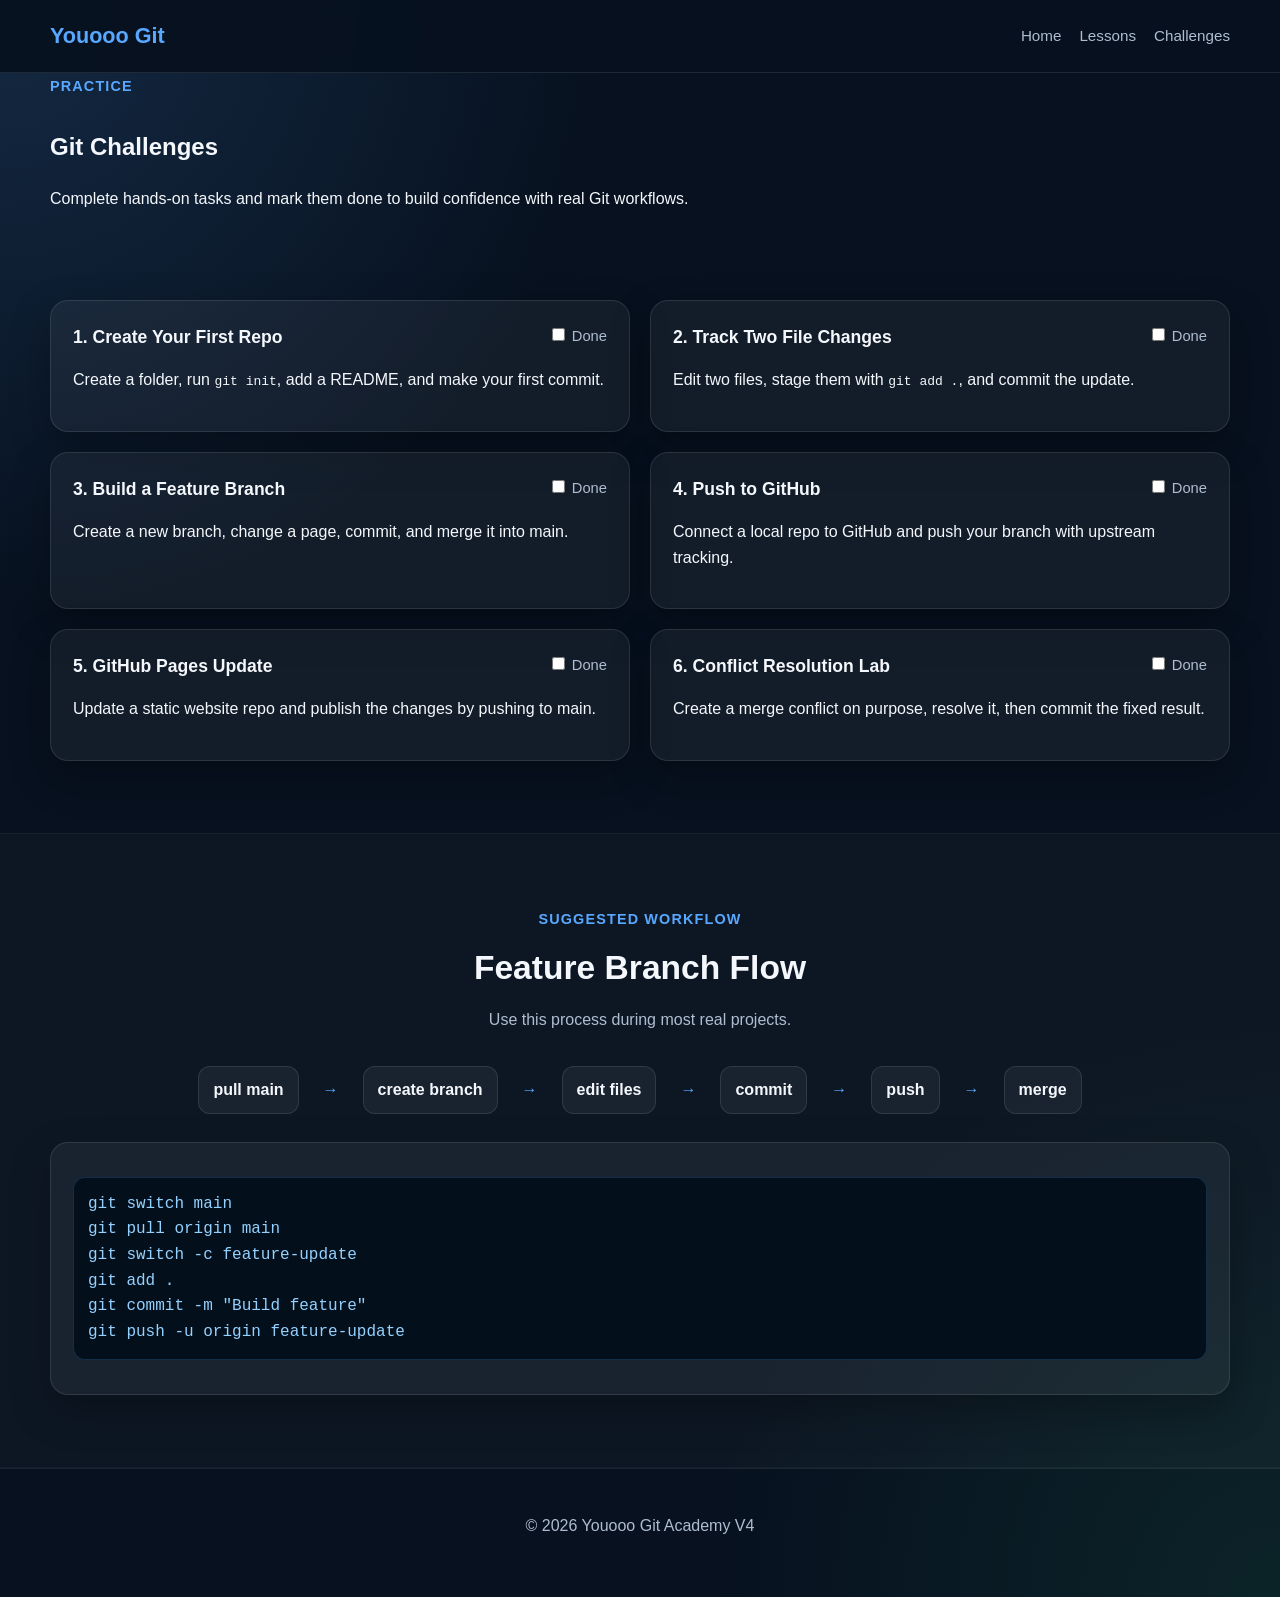
==== challenges.html @ 853abc1e "Add challenges.html for Git challenges page This file contains the HTML structure for the Youooo Git" ====
<!DOCTYPE html>
<html lang="en">
<head>
  <meta charset="UTF-8" />
  <meta name="viewport" content="width=device-width, initial-scale=1.0" />
  <title>Youooo Git Challenges V4</title>
  <meta name="description" content="Git challenges and practice labs." />
  <link rel="stylesheet" href="style.css" />
</head>
<body data-page="challenges">
  <header class="site-header">
    <div class="container header-wrap">
      <a href="index.html" class="brand">Youooo Git</a>

      <button id="menuToggle" class="menu-toggle" aria-label="Open menu">☰</button>

      <nav id="mainNav" class="main-nav">
        <a href="index.html">Home</a>
        <a href="lessons.html">Lessons</a>
        <a href="challenges.html">Challenges</a>
      </nav>
    </div>
  </header>

  <main>
    <section class="page-hero small-hero">
      <div class="container">
        <span class="eyebrow">Practice</span>
        <h1>Git Challenges</h1>
        <p>Complete hands-on tasks and mark them done to build confidence with real Git workflows.</p>
      </div>
    </section>

    <section class="section">
      <div class="container">
        <div class="practice-grid">
          <article class="card challenge-card">
            <div class="lesson-head">
              <h3>1. Create Your First Repo</h3>
              <label><input type="checkbox" class="challenge-check" data-challenge="challenge1" /> Done</label>
            </div>
            <p>Create a folder, run <code>git init</code>, add a README, and make your first commit.</p>
          </article>

          <article class="card challenge-card">
            <div class="lesson-head">
              <h3>2. Track Two File Changes</h3>
              <label><input type="checkbox" class="challenge-check" data-challenge="challenge2" /> Done</label>
            </div>
            <p>Edit two files, stage them with <code>git add .</code>, and commit the update.</p>
          </article>

          <article class="card challenge-card">
            <div class="lesson-head">
              <h3>3. Build a Feature Branch</h3>
              <label><input type="checkbox" class="challenge-check" data-challenge="challenge3" /> Done</label>
            </div>
            <p>Create a new branch, change a page, commit, and merge it into main.</p>
          </article>

          <article class="card challenge-card">
            <div class="lesson-head">
              <h3>4. Push to GitHub</h3>
              <label><input type="checkbox" class="challenge-check" data-challenge="challenge4" /> Done</label>
            </div>
            <p>Connect a local repo to GitHub and push your branch with upstream tracking.</p>
          </article>

          <article class="card challenge-card">
            <div class="lesson-head">
              <h3>5. GitHub Pages Update</h3>
              <label><input type="checkbox" class="challenge-check" data-challenge="challenge5" /> Done</label>
            </div>
            <p>Update a static website repo and publish the changes by pushing to main.</p>
          </article>

          <article class="card challenge-card">
            <div class="lesson-head">
              <h3>6. Conflict Resolution Lab</h3>
              <label><input type="checkbox" class="challenge-check" data-challenge="challenge6" /> Done</label>
            </div>
            <p>Create a merge conflict on purpose, resolve it, then commit the fixed result.</p>
          </article>
        </div>
      </div>
    </section>

    <section class="section alt-bg">
      <div class="container">
        <div class="section-heading">
          <span class="eyebrow">Suggested Workflow</span>
          <h2>Feature Branch Flow</h2>
          <p>Use this process during most real projects.</p>
        </div>

        <div class="workflow-box">
          <div class="flow-step">pull main</div>
          <div class="flow-arrow">→</div>
          <div class="flow-step">create branch</div>
          <div class="flow-arrow">→</div>
          <div class="flow-step">edit files</div>
          <div class="flow-arrow">→</div>
          <div class="flow-step">commit</div>
          <div class="flow-arrow">→</div>
          <div class="flow-step">push</div>
          <div class="flow-arrow">→</div>
          <div class="flow-step">merge</div>
        </div>

        <div class="card code-panel">
          <div class="code-block">git switch main
git pull origin main
git switch -c feature-update
git add .
git commit -m "Build feature"
git push -u origin feature-update</div>
        </div>
      </div>
    </section>
  </main>

  <footer class="site-footer">
    <div class="container">
      <p>© 2026 Youooo Git Academy V4</p>
    </div>
  </footer>

  <script src="script.js"></script>
</body>
</html>
---- style.css ----
:root {
  --bg: #07111f;
  --bg-soft: #0d1a2b;
  --panel: rgba(255, 255, 255, 0.05);
  --panel-strong: rgba(255, 255, 255, 0.08);
  --border: rgba(255, 255, 255, 0.1);
  --text: #f4f7fb;
  --muted: #afbdd0;
  --primary: #59a8ff;
  --primary-2: #7ec0ff;
  --success: #35c77b;
  --warning: #ffbb55;
  --danger: #ff7272;
  --shadow: 0 16px 40px rgba(0, 0, 0, 0.28);
  --radius: 18px;
}

* {
  box-sizing: border-box;
}

html {
  scroll-behavior: smooth;
}

body {
  margin: 0;
  font-family: Arial, Helvetica, sans-serif;
  background:
    radial-gradient(circle at top left, rgba(89,168,255,0.16), transparent 30%),
    radial-gradient(circle at bottom right, rgba(53,199,123,0.10), transparent 28%),
    var(--bg);
  color: var(--text);
  line-height: 1.6;
}

a {
  color: inherit;
  text-decoration: none;
}

.container {
  width: min(1180px, calc(100% - 32px));
  margin: 0 auto;
}

.site-header {
  position: sticky;
  top: 0;
  z-index: 1000;
  background: rgba(7, 17, 31, 0.92);
  backdrop-filter: blur(10px);
  border-bottom: 1px solid var(--border);
}

.header-wrap {
  min-height: 72px;
  display: flex;
  align-items: center;
  justify-content: space-between;
  gap: 20px;
}

.brand {
  font-size: 1.35rem;
  font-weight: 800;
  color: var(--primary);
}

.main-nav {
  display: flex;
  flex-wrap: wrap;
  gap: 18px;
}

.main-nav a {
  color: var(--muted);
  font-size: 0.95rem;
}

.main-nav a:hover {
  color: #fff;
}

.menu-toggle {
  display: none;
  background: var(--panel);
  color: var(--text);
  border: 1px solid var(--border);
  border-radius: 10px;
  padding: 8px 12px;
  cursor: pointer;
}

.hero {
  padding: 74px 0 50px;
}

.hero-grid {
  display: grid;
  grid-template-columns: 1.1fr 0.9fr;
  gap: 34px;
  align-items: center;
}

.eyebrow {
  display: inline-block;
  margin-bottom: 10px;
  color: var(--primary);
  font-size: 0.9rem;
  font-weight: 700;
  text-transform: uppercase;
  letter-spacing: 0.08em;
}

.hero h1 {
  margin: 0 0 16px;
  font-size: clamp(2.2rem, 4vw, 4rem);
  line-height: 1.08;
}

.hero-text {
  color: var(--muted);
  font-size: 1.08rem;
  max-width: 640px;
}

.hero-actions {
  display: flex;
  gap: 14px;
  flex-wrap: wrap;
  margin: 28px 0 28px;
}

.btn {
  border: 1px solid transparent;
  border-radius: 12px;
  padding: 12px 18px;
  cursor: pointer;
  font-weight: 700;
  transition: 0.2s ease;
}

.small-btn {
  padding: 10px 14px;
  font-size: 0.92rem;
}

.btn-primary {
  background: var(--primary);
  color: #07111f;
}

.btn-primary:hover {
  background: var(--primary-2);
}

.btn-secondary {
  background: transparent;
  color: var(--text);
  border-color: var(--border);
}

.btn-secondary:hover {
  background: var(--panel);
}

.hero-stats {
  display: flex;
  gap: 16px;
  flex-wrap: wrap;
}

.stat-card {
  min-width: 130px;
  background: var(--panel);
  border: 1px solid var(--border);
  border-radius: 16px;
  padding: 18px;
  box-shadow: var(--shadow);
}

.stat-card strong {
  display: block;
  font-size: 1.5rem;
  color: var(--primary);
}

.stat-card span {
  color: var(--muted);
  font-size: 0.95rem;
}

.terminal-card {
  border: 1px solid var(--border);
  border-radius: 20px;
  overflow: hidden;
  background: linear-gradient(180deg, rgba(255,255,255,0.06), rgba(255,255,255,0.03));
  box-shadow: var(--shadow);
}

.terminal-top {
  display: flex;
  gap: 8px;
  padding: 14px 16px;
  border-bottom: 1px solid var(--border);
  background: rgba(255,255,255,0.04);
}

.terminal-top span {
  width: 12px;
  height: 12px;
  border-radius: 50%;
  background: rgba(255,255,255,0.28);
}

.terminal-body {
  min-height: 280px;
  padding: 22px;
  color: #cffff0;
  font-family: "Courier New", monospace;
}

.terminal-body p {
  margin: 0 0 10px;
}

.progress-strip {
  padding-bottom: 12px;
}

.progress-card {
  background: var(--panel);
  border: 1px solid var(--border);
  border-radius: 18px;
  padding: 22px;
  box-shadow: var(--shadow);
}

.progress-top {
  display: flex;
  align-items: center;
  justify-content: space-between;
  gap: 14px;
  margin-bottom: 12px;
}

.progress-top h2 {
  margin: 0;
  font-size: 1.3rem;
}

.progress-top span {
  color: var(--primary);
  font-weight: 800;
}

.progress-bar {
  width: 100%;
  height: 14px;
  border-radius: 999px;
  background: #0a1727;
  overflow: hidden;
  border: 1px solid var(--border);
}

.progress-fill {
  height: 100%;
  width: 0%;
  background: linear-gradient(90deg, var(--primary), var(--success));
  transition: width 0.25s ease;
}

.progress-actions {
  display: flex;
  gap: 12px;
  flex-wrap: wrap;
  margin-top: 16px;
}

.section {
  padding: 72px 0;
}

.alt-bg {
  background: rgba(255,255,255,0.025);
  border-top: 1px solid rgba(255,255,255,0.04);
  border-bottom: 1px solid rgba(255,255,255,0.04);
}

.section-heading {
  text-align: center;
  margin-bottom: 34px;
}

.section-heading h2 {
  margin: 0 0 12px;
  font-size: 2.1rem;
}

.section-heading p {
  margin: 0 auto;
  max-width: 760px;
  color: var(--muted);
}

.card {
  background: var(--panel);
  border: 1px solid var(--border);
  border-radius: var(--radius);
  padding: 22px;
  box-shadow: var(--shadow);
}

.roadmap-grid,
.lesson-grid,
.workflow-grid,
.practice-grid {
  display: grid;
  gap: 20px;
}

.roadmap-grid {
  grid-template-columns: repeat(3, 1fr);
}

.lesson-grid,
.workflow-grid,
.practice-grid {
  grid-template-columns: repeat(2, 1fr);
}

.level-badge,
.practice-tag {
  display: inline-block;
  margin-bottom: 14px;
  padding: 6px 12px;
  border-radius: 999px;
  font-size: 0.82rem;
  font-weight: 700;
}

.beginner {
  background: rgba(53,199,123,0.14);
  color: #8ef0bc;
}

.intermediate {
  background: rgba(89,168,255,0.14);
  color: #a9d4ff;
}

.advanced {
  background: rgba(255,187,85,0.16);
  color: #ffd89c;
}

.roadmap-grid ul {
  padding-left: 20px;
  margin: 0;
}

.roadmap-grid li {
  margin-bottom: 8px;
  color: var(--muted);
}

.tab-buttons {
  display: flex;
  justify-content: center;
  gap: 12px;
  flex-wrap: wrap;
  margin-bottom: 26px;
}

.tab-btn {
  background: var(--panel);
  color: var(--text);
  border: 1px solid var(--border);
  padding: 11px 18px;
  border-radius: 12px;
  cursor: pointer;
  font-weight: 700;
}

.tab-btn.active {
  background: var(--primary);
  color: #07111f;
  border-color: transparent;
}

.tab-panel {
  display: none;
}

.tab-panel.active {
  display: block;
}

.lesson-head {
  display: flex;
  align-items: center;
  justify-content: space-between;
  gap: 12px;
  margin-bottom: 10px;
}

.lesson-head h3 {
  margin: 0;
  font-size: 1.1rem;
}

.lesson-head label {
  color: var(--muted);
  font-size: 0.92rem;
  white-space: nowrap;
}

.code-block {
  margin: 12px 0;
  background: #03101c;
  border: 1px solid rgba(89,168,255,0.2);
  color: #95d1ff;
  border-radius: 12px;
  padding: 14px;
  font-family: "Courier New", monospace;
  overflow-x: auto;
  white-space: pre-wrap;
}

.dictionary-layout {
  display: grid;
  grid-template-columns: 340px 1fr;
  gap: 20px;
}

.dictionary-left {
  display: grid;
  gap: 14px;
  align-content: start;
}

.search-input {
  width: 100%;
  padding: 13px 14px;
  border-radius: 12px;
  border: 1px solid var(--border);
  background: #0d1a2b;
  color: var(--text);
  outline: none;
}

.command-list {
  display: grid;
  gap: 10px;
  max-height: 430px;
  overflow-y: auto;
  padding-right: 4px;
}

.command-btn {
  text-align: left;
  background: var(--panel);
  color: var(--text);
  border: 1px solid var(--border);
  border-radius: 12px;
  padding: 12px 14px;
  cursor: pointer;
  transition: 0.2s ease;
}

.command-btn:hover,
.command-btn.active {
  background: rgba(89,168,255,0.14);
  border-color: rgba(89,168,255,0.32);
}

.dictionary-output h3 {
  margin-top: 0;
}

.code-viewer {
  min-height: 330px;
  background: #03101c;
  border: 1px solid rgba(89,168,255,0.16);
  border-radius: 14px;
  padding: 18px;
  color: #d7efff;
  font-family: "Courier New", monospace;
  white-space: pre-wrap;
}

.workflow-box {
  display: flex;
  flex-wrap: wrap;
  gap: 10px;
  align-items: center;
  justify-content: center;
  margin-bottom: 28px;
}

.flow-step,
.flow-arrow {
  padding: 10px 14px;
  border-radius: 12px;
}

.flow-step {
  background: var(--panel);
  border: 1px solid var(--border);
  font-weight: 700;
}

.flow-arrow {
  color: var(--primary);
  font-weight: 900;
}

.exam-box {
  max-width: 900px;
  margin: 0 auto;
}

.question {
  padding-bottom: 18px;
  margin-bottom: 20px;
  border-bottom: 1px solid rgba(255,255,255,0.08);
}

.question:last-of-type {
  border-bottom: 0;
}

.question p {
  margin-top: 0;
  margin-bottom: 10px;
  font-weight: 700;
}

.answer-btn {
  display: inline-block;
  margin: 6px 8px 0 0;
  padding: 10px 14px;
  background: #122236;
  color: var(--text);
  border: 1px solid var(--border);
  border-radius: 10px;
  cursor: pointer;
}

.answer-btn.selected {
  outline: 2px solid var(--primary);
}

.exam-actions {
  display: flex;
  gap: 12px;
  flex-wrap: wrap;
  margin-top: 14px;
}

.exam-result {
  margin-top: 18px;
  font-size: 1.05rem;
  font-weight: 700;
  color: #aad4ff;
}

.exam-breakdown {
  margin-top: 10px;
  color: var(--muted);
  white-space: pre-line;
}

.certificate-wrap {
  display: grid;
  grid-template-columns: 320px 1fr;
  gap: 22px;
  align-items: start;
}

.certificate-form-box label {
  display: block;
  margin-bottom: 10px;
  font-weight: 700;
}

.certificate-form-box input {
  width: 100%;
  padding: 13px 14px;
  border-radius: 12px;
  border: 1px solid var(--border);
  background: #0d1a2b;
  color: var(--text);
  margin-bottom: 14px;
}

.certificate-preview {
  background: linear-gradient(135deg, rgba(89,168,255,0.16), rgba(53,199,123,0.12));
  border: 1px solid var(--border);
  border-radius: 22px;
  padding: 18px;
  box-shadow: var(--shadow);
}

.certificate-inner {
  background: rgba(7, 17, 31, 0.66);
  border: 1px solid rgba(255,255,255,0.12);
  border-radius: 18px;
  padding: 36px 24px;
  text-align: center;
}

.certificate-inner h3 {
  margin: 0 0 16px;
  font-size: 2rem;
}

.certificate-inner h4 {
  margin: 14px 0;
  font-size: 1.85rem;
  color: #ffd699;
}

.certificate-inner h5 {
  margin: 14px 0;
  font-size: 1.25rem;
  color: #add8ff;
}

.cert-top,
.cert-date {
  color: var(--muted);
}

.site-footer {
  padding: 28px 0 42px;
  border-top: 1px solid rgba(255,255,255,0.08);
  text-align: center;
  color: var(--muted);
}

@media (max-width: 980px) {
  .hero-grid,
  .roadmap-grid,
  .lesson-grid,
  .dictionary-layout,
  .workflow-grid,
  .practice-grid,
  .certificate-wrap {
    grid-template-columns: 1fr;
  }
}

@media (max-width: 760px) {
  .menu-toggle {
    display: inline-block;
  }

  .main-nav {
    display: none;
    width: 100%;
    flex-direction: column;
    padding-bottom: 16px;
  }

  .main-nav.show {
    display: flex;
  }

  .header-wrap {
    flex-wrap: wrap;
    padding: 12px 0;
  }

  .hero {
    padding-top: 42px;
  }

  .section {
    padding: 56px 0;
  }

  .section-heading h2 {
    font-size: 1.8rem;
  }

  .progress-top {
    flex-direction: column;
    align-items: flex-start;
  }

  .lesson-head {
    flex-direction: column;
    align-items: flex-start;
  }
}
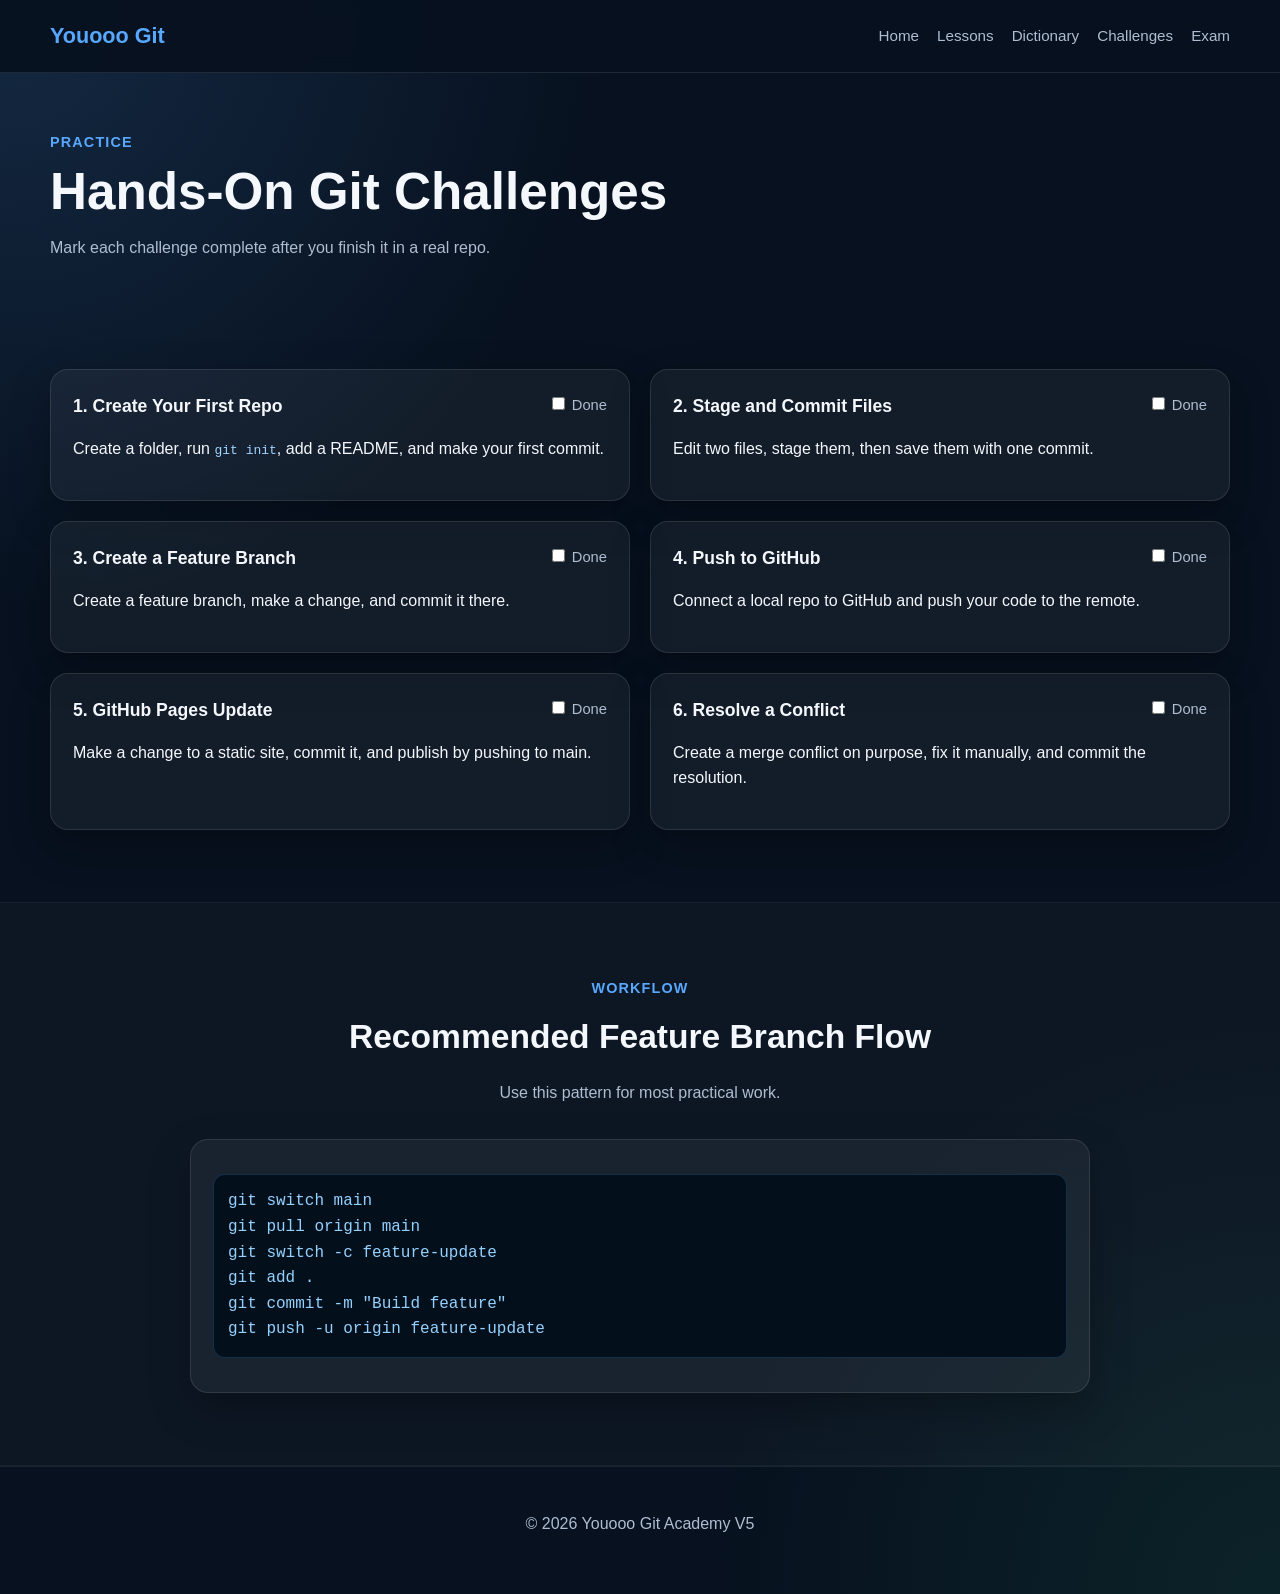
==== commit 16e04652: "Update challenges.html for version 5 changes" ====
--- a/challenges.html
+++ b/challenges.html
@@ -3,8 +3,8 @@
 <head>
   <meta charset="UTF-8" />
   <meta name="viewport" content="width=device-width, initial-scale=1.0" />
-  <title>Youooo Git Challenges V4</title>
-  <meta name="description" content="Git challenges and practice labs." />
+  <title>Youooo Git Challenges V5</title>
+  <meta name="description" content="Git practice challenges." />
   <link rel="stylesheet" href="style.css" />
 </head>
 <body data-page="challenges">
@@ -17,7 +17,9 @@
       <nav id="mainNav" class="main-nav">
         <a href="index.html">Home</a>
         <a href="lessons.html">Lessons</a>
+        <a href="dictionary.html">Dictionary</a>
         <a href="challenges.html">Challenges</a>
+        <a href="exam.html">Exam</a>
       </nav>
     </div>
   </header>
@@ -26,85 +28,69 @@
     <section class="page-hero small-hero">
       <div class="container">
         <span class="eyebrow">Practice</span>
-        <h1>Git Challenges</h1>
-        <p>Complete hands-on tasks and mark them done to build confidence with real Git workflows.</p>
+        <h1>Hands-On Git Challenges</h1>
+        <p>Mark each challenge complete after you finish it in a real repo.</p>
       </div>
     </section>
 
     <section class="section">
-      <div class="container">
-        <div class="practice-grid">
-          <article class="card challenge-card">
-            <div class="lesson-head">
-              <h3>1. Create Your First Repo</h3>
-              <label><input type="checkbox" class="challenge-check" data-challenge="challenge1" /> Done</label>
-            </div>
-            <p>Create a folder, run <code>git init</code>, add a README, and make your first commit.</p>
-          </article>
+      <div class="container practice-grid">
+        <article class="card challenge-card">
+          <div class="lesson-head">
+            <h3>1. Create Your First Repo</h3>
+            <label><input type="checkbox" class="challenge-check" data-challenge="challenge1" /> Done</label>
+          </div>
+          <p>Create a folder, run <code>git init</code>, add a README, and make your first commit.</p>
+        </article>
 
-          <article class="card challenge-card">
-            <div class="lesson-head">
-              <h3>2. Track Two File Changes</h3>
-              <label><input type="checkbox" class="challenge-check" data-challenge="challenge2" /> Done</label>
-            </div>
-            <p>Edit two files, stage them with <code>git add .</code>, and commit the update.</p>
-          </article>
+        <article class="card challenge-card">
+          <div class="lesson-head">
+            <h3>2. Stage and Commit Files</h3>
+            <label><input type="checkbox" class="challenge-check" data-challenge="challenge2" /> Done</label>
+          </div>
+          <p>Edit two files, stage them, then save them with one commit.</p>
+        </article>
 
-          <article class="card challenge-card">
-            <div class="lesson-head">
-              <h3>3. Build a Feature Branch</h3>
-              <label><input type="checkbox" class="challenge-check" data-challenge="challenge3" /> Done</label>
-            </div>
-            <p>Create a new branch, change a page, commit, and merge it into main.</p>
-          </article>
+        <article class="card challenge-card">
+          <div class="lesson-head">
+            <h3>3. Create a Feature Branch</h3>
+            <label><input type="checkbox" class="challenge-check" data-challenge="challenge3" /> Done</label>
+          </div>
+          <p>Create a feature branch, make a change, and commit it there.</p>
+        </article>
 
-          <article class="card challenge-card">
-            <div class="lesson-head">
-              <h3>4. Push to GitHub</h3>
-              <label><input type="checkbox" class="challenge-check" data-challenge="challenge4" /> Done</label>
-            </div>
-            <p>Connect a local repo to GitHub and push your branch with upstream tracking.</p>
-          </article>
+        <article class="card challenge-card">
+          <div class="lesson-head">
+            <h3>4. Push to GitHub</h3>
+            <label><input type="checkbox" class="challenge-check" data-challenge="challenge4" /> Done</label>
+          </div>
+          <p>Connect a local repo to GitHub and push your code to the remote.</p>
+        </article>
 
-          <article class="card challenge-card">
-            <div class="lesson-head">
-              <h3>5. GitHub Pages Update</h3>
-              <label><input type="checkbox" class="challenge-check" data-challenge="challenge5" /> Done</label>
-            </div>
-            <p>Update a static website repo and publish the changes by pushing to main.</p>
-          </article>
+        <article class="card challenge-card">
+          <div class="lesson-head">
+            <h3>5. GitHub Pages Update</h3>
+            <label><input type="checkbox" class="challenge-check" data-challenge="challenge5" /> Done</label>
+          </div>
+          <p>Make a change to a static site, commit it, and publish by pushing to main.</p>
+        </article>
 
-          <article class="card challenge-card">
-            <div class="lesson-head">
-              <h3>6. Conflict Resolution Lab</h3>
-              <label><input type="checkbox" class="challenge-check" data-challenge="challenge6" /> Done</label>
-            </div>
-            <p>Create a merge conflict on purpose, resolve it, then commit the fixed result.</p>
-          </article>
-        </div>
+        <article class="card challenge-card">
+          <div class="lesson-head">
+            <h3>6. Resolve a Conflict</h3>
+            <label><input type="checkbox" class="challenge-check" data-challenge="challenge6" /> Done</label>
+          </div>
+          <p>Create a merge conflict on purpose, fix it manually, and commit the resolution.</p>
+        </article>
       </div>
     </section>
 
     <section class="section alt-bg">
       <div class="container">
         <div class="section-heading">
-          <span class="eyebrow">Suggested Workflow</span>
-          <h2>Feature Branch Flow</h2>
-          <p>Use this process during most real projects.</p>
-        </div>
-
-        <div class="workflow-box">
-          <div class="flow-step">pull main</div>
-          <div class="flow-arrow">→</div>
-          <div class="flow-step">create branch</div>
-          <div class="flow-arrow">→</div>
-          <div class="flow-step">edit files</div>
-          <div class="flow-arrow">→</div>
-          <div class="flow-step">commit</div>
-          <div class="flow-arrow">→</div>
-          <div class="flow-step">push</div>
-          <div class="flow-arrow">→</div>
-          <div class="flow-step">merge</div>
+          <span class="eyebrow">Workflow</span>
+          <h2>Recommended Feature Branch Flow</h2>
+          <p>Use this pattern for most practical work.</p>
         </div>
 
         <div class="card code-panel">
@@ -121,7 +107,7 @@
 
   <footer class="site-footer">
     <div class="container">
-      <p>© 2026 Youooo Git Academy V4</p>
+      <p>© 2026 Youooo Git Academy V5</p>
     </div>
   </footer>
 
--- a/style.css
+++ b/style.css
@@ -2,15 +2,13 @@
   --bg: #07111f;
   --bg-soft: #0d1a2b;
   --panel: rgba(255, 255, 255, 0.05);
-  --panel-strong: rgba(255, 255, 255, 0.08);
   --border: rgba(255, 255, 255, 0.1);
   --text: #f4f7fb;
   --muted: #afbdd0;
   --primary: #59a8ff;
-  --primary-2: #7ec0ff;
-  --success: #35c77b;
+  --primary-2: #84c5ff;
+  --success: #33c47a;
   --warning: #ffbb55;
-  --danger: #ff7272;
   --shadow: 0 16px 40px rgba(0, 0, 0, 0.28);
   --radius: 18px;
 }
@@ -28,7 +26,7 @@
   font-family: Arial, Helvetica, sans-serif;
   background:
     radial-gradient(circle at top left, rgba(89,168,255,0.16), transparent 30%),
-    radial-gradient(circle at bottom right, rgba(53,199,123,0.10), transparent 28%),
+    radial-gradient(circle at bottom right, rgba(51,196,122,0.10), transparent 28%),
     var(--bg);
   color: var(--text);
   line-height: 1.6;
@@ -37,6 +35,10 @@
 a {
   color: inherit;
   text-decoration: none;
+}
+
+code {
+  color: #9fd4ff;
 }
 
 .container {
@@ -101,6 +103,17 @@
   grid-template-columns: 1.1fr 0.9fr;
   gap: 34px;
   align-items: center;
+}
+
+.page-hero {
+  padding: 56px 0 20px;
+}
+
+.small-hero h1,
+.hero h1 {
+  margin: 0 0 16px;
+  font-size: clamp(2.2rem, 4vw, 4rem);
+  line-height: 1.08;
 }
 
 .eyebrow {
@@ -113,23 +126,17 @@
   letter-spacing: 0.08em;
 }
 
-.hero h1 {
-  margin: 0 0 16px;
-  font-size: clamp(2.2rem, 4vw, 4rem);
-  line-height: 1.08;
-}
-
-.hero-text {
-  color: var(--muted);
-  font-size: 1.08rem;
-  max-width: 640px;
+.hero-text,
+.page-hero p,
+.section-heading p {
+  color: var(--muted);
 }
 
 .hero-actions {
   display: flex;
   gap: 14px;
   flex-wrap: wrap;
-  margin: 28px 0 28px;
+  margin: 28px 0;
 }
 
 .btn {
@@ -141,11 +148,6 @@
   transition: 0.2s ease;
 }
 
-.small-btn {
-  padding: 10px 14px;
-  font-size: 0.92rem;
-}
-
 .btn-primary {
   background: var(--primary);
   color: #07111f;
@@ -165,13 +167,15 @@
   background: var(--panel);
 }
 
-.hero-stats {
+.hero-stats,
+.progress-mini-grid {
   display: flex;
   gap: 16px;
   flex-wrap: wrap;
 }
 
-.stat-card {
+.stat-card,
+.mini-stat {
   min-width: 130px;
   background: var(--panel);
   border: 1px solid var(--border);
@@ -180,13 +184,15 @@
   box-shadow: var(--shadow);
 }
 
-.stat-card strong {
+.stat-card strong,
+.mini-stat strong {
   display: block;
   font-size: 1.5rem;
   color: var(--primary);
 }
 
-.stat-card span {
+.stat-card span,
+.mini-stat span {
   color: var(--muted);
   font-size: 0.95rem;
 }
@@ -225,14 +231,36 @@
   margin: 0 0 10px;
 }
 
-.progress-strip {
-  padding-bottom: 12px;
-}
-
-.progress-card {
+.section {
+  padding: 72px 0;
+}
+
+.alt-bg {
+  background: rgba(255,255,255,0.025);
+  border-top: 1px solid rgba(255,255,255,0.04);
+  border-bottom: 1px solid rgba(255,255,255,0.04);
+}
+
+.section-heading {
+  text-align: center;
+  margin-bottom: 34px;
+}
+
+.section-heading h2 {
+  margin: 0 0 12px;
+  font-size: 2.1rem;
+}
+
+.extra-top {
+  margin-top: 40px;
+}
+
+.card,
+.progress-card,
+.lock-box {
   background: var(--panel);
   border: 1px solid var(--border);
-  border-radius: 18px;
+  border-radius: var(--radius);
   padding: 22px;
   box-shadow: var(--shadow);
 }
@@ -262,6 +290,7 @@
   background: #0a1727;
   overflow: hidden;
   border: 1px solid var(--border);
+  margin-bottom: 18px;
 }
 
 .progress-fill {
@@ -271,67 +300,40 @@
   transition: width 0.25s ease;
 }
 
-.progress-actions {
-  display: flex;
-  gap: 12px;
-  flex-wrap: wrap;
-  margin-top: 16px;
-}
-
-.section {
-  padding: 72px 0;
-}
-
-.alt-bg {
-  background: rgba(255,255,255,0.025);
-  border-top: 1px solid rgba(255,255,255,0.04);
-  border-bottom: 1px solid rgba(255,255,255,0.04);
-}
-
-.section-heading {
-  text-align: center;
-  margin-bottom: 34px;
-}
-
-.section-heading h2 {
-  margin: 0 0 12px;
-  font-size: 2.1rem;
-}
-
-.section-heading p {
-  margin: 0 auto;
-  max-width: 760px;
-  color: var(--muted);
-}
-
-.card {
-  background: var(--panel);
-  border: 1px solid var(--border);
-  border-radius: var(--radius);
-  padding: 22px;
-  box-shadow: var(--shadow);
-}
-
 .roadmap-grid,
 .lesson-grid,
-.workflow-grid,
-.practice-grid {
+.practice-grid,
+.badges-grid {
   display: grid;
   gap: 20px;
 }
 
+.roadmap-grid,
+.badges-grid {
+  grid-template-columns: repeat(4, 1fr);
+}
+
 .roadmap-grid {
   grid-template-columns: repeat(3, 1fr);
 }
 
 .lesson-grid,
-.workflow-grid,
 .practice-grid {
   grid-template-columns: repeat(2, 1fr);
 }
 
+.roadmap-grid ul {
+  padding-left: 20px;
+  margin: 0;
+}
+
+.roadmap-grid li {
+  margin-bottom: 8px;
+  color: var(--muted);
+}
+
 .level-badge,
-.practice-tag {
+.badge-status {
   display: inline-block;
   margin-bottom: 14px;
   padding: 6px 12px;
@@ -341,7 +343,7 @@
 }
 
 .beginner {
-  background: rgba(53,199,123,0.14);
+  background: rgba(51,196,122,0.14);
   color: #8ef0bc;
 }
 
@@ -355,14 +357,23 @@
   color: #ffd89c;
 }
 
-.roadmap-grid ul {
-  padding-left: 20px;
-  margin: 0;
-}
-
-.roadmap-grid li {
-  margin-bottom: 8px;
-  color: var(--muted);
+.badge-card {
+  text-align: center;
+}
+
+.badge-icon {
+  font-size: 2rem;
+  margin-bottom: 12px;
+}
+
+.badge-status.locked {
+  background: rgba(255,255,255,0.08);
+  color: var(--muted);
+}
+
+.badge-status.unlocked {
+  background: rgba(51,196,122,0.18);
+  color: #93f3c4;
 }
 
 .tab-buttons {
@@ -428,66 +439,9 @@
   white-space: pre-wrap;
 }
 
-.dictionary-layout {
-  display: grid;
-  grid-template-columns: 340px 1fr;
-  gap: 20px;
-}
-
-.dictionary-left {
-  display: grid;
-  gap: 14px;
-  align-content: start;
-}
-
-.search-input {
-  width: 100%;
-  padding: 13px 14px;
-  border-radius: 12px;
-  border: 1px solid var(--border);
-  background: #0d1a2b;
-  color: var(--text);
-  outline: none;
-}
-
-.command-list {
-  display: grid;
-  gap: 10px;
-  max-height: 430px;
-  overflow-y: auto;
-  padding-right: 4px;
-}
-
-.command-btn {
-  text-align: left;
-  background: var(--panel);
-  color: var(--text);
-  border: 1px solid var(--border);
-  border-radius: 12px;
-  padding: 12px 14px;
-  cursor: pointer;
-  transition: 0.2s ease;
-}
-
-.command-btn:hover,
-.command-btn.active {
-  background: rgba(89,168,255,0.14);
-  border-color: rgba(89,168,255,0.32);
-}
-
-.dictionary-output h3 {
-  margin-top: 0;
-}
-
-.code-viewer {
-  min-height: 330px;
-  background: #03101c;
-  border: 1px solid rgba(89,168,255,0.16);
-  border-radius: 14px;
-  padding: 18px;
-  color: #d7efff;
-  font-family: "Courier New", monospace;
-  white-space: pre-wrap;
+.code-panel {
+  max-width: 900px;
+  margin: 0 auto;
 }
 
 .workflow-box {
@@ -516,60 +470,17 @@
   font-weight: 900;
 }
 
-.exam-box {
-  max-width: 900px;
-  margin: 0 auto;
-}
-
-.question {
-  padding-bottom: 18px;
+.lock-box {
+  text-align: center;
   margin-bottom: 20px;
-  border-bottom: 1px solid rgba(255,255,255,0.08);
-}
-
-.question:last-of-type {
-  border-bottom: 0;
-}
-
-.question p {
-  margin-top: 0;
-  margin-bottom: 10px;
-  font-weight: 700;
-}
-
-.answer-btn {
-  display: inline-block;
-  margin: 6px 8px 0 0;
-  padding: 10px 14px;
-  background: #122236;
-  color: var(--text);
-  border: 1px solid var(--border);
-  border-radius: 10px;
-  cursor: pointer;
-}
-
-.answer-btn.selected {
-  outline: 2px solid var(--primary);
-}
-
-.exam-actions {
-  display: flex;
-  gap: 12px;
-  flex-wrap: wrap;
-  margin-top: 14px;
-}
-
-.exam-result {
-  margin-top: 18px;
-  font-size: 1.05rem;
-  font-weight: 700;
-  color: #aad4ff;
-}
-
-.exam-breakdown {
-  margin-top: 10px;
-  color: var(--muted);
-  white-space: pre-line;
+}
+
+.lock-box.hidden {
+  display: none;
+}
+
+.locked-content.locked {
+  display: none;
 }
 
 .certificate-wrap {
@@ -595,8 +506,13 @@
   margin-bottom: 14px;
 }
 
+.certificate-form-box button {
+  width: 100%;
+  margin-bottom: 10px;
+}
+
 .certificate-preview {
-  background: linear-gradient(135deg, rgba(89,168,255,0.16), rgba(53,199,123,0.12));
+  background: linear-gradient(135deg, rgba(89,168,255,0.16), rgba(51,196,122,0.12));
   border: 1px solid var(--border);
   border-radius: 22px;
   padding: 18px;
@@ -640,12 +556,16 @@
   color: var(--muted);
 }
 
+@media (max-width: 1100px) {
+  .badges-grid {
+    grid-template-columns: repeat(2, 1fr);
+  }
+}
+
 @media (max-width: 980px) {
   .hero-grid,
   .roadmap-grid,
   .lesson-grid,
-  .dictionary-layout,
-  .workflow-grid,
   .practice-grid,
   .certificate-wrap {
     grid-template-columns: 1fr;
@@ -673,10 +593,6 @@
     padding: 12px 0;
   }
 
-  .hero {
-    padding-top: 42px;
-  }
-
   .section {
     padding: 56px 0;
   }
@@ -685,13 +601,13 @@
     font-size: 1.8rem;
   }
 
-  .progress-top {
-    flex-direction: column;
-    align-items: flex-start;
-  }
-
+  .progress-top,
   .lesson-head {
     flex-direction: column;
     align-items: flex-start;
   }
-}
+
+  .badges-grid {
+    grid-template-columns: 1fr;
+  }
+}
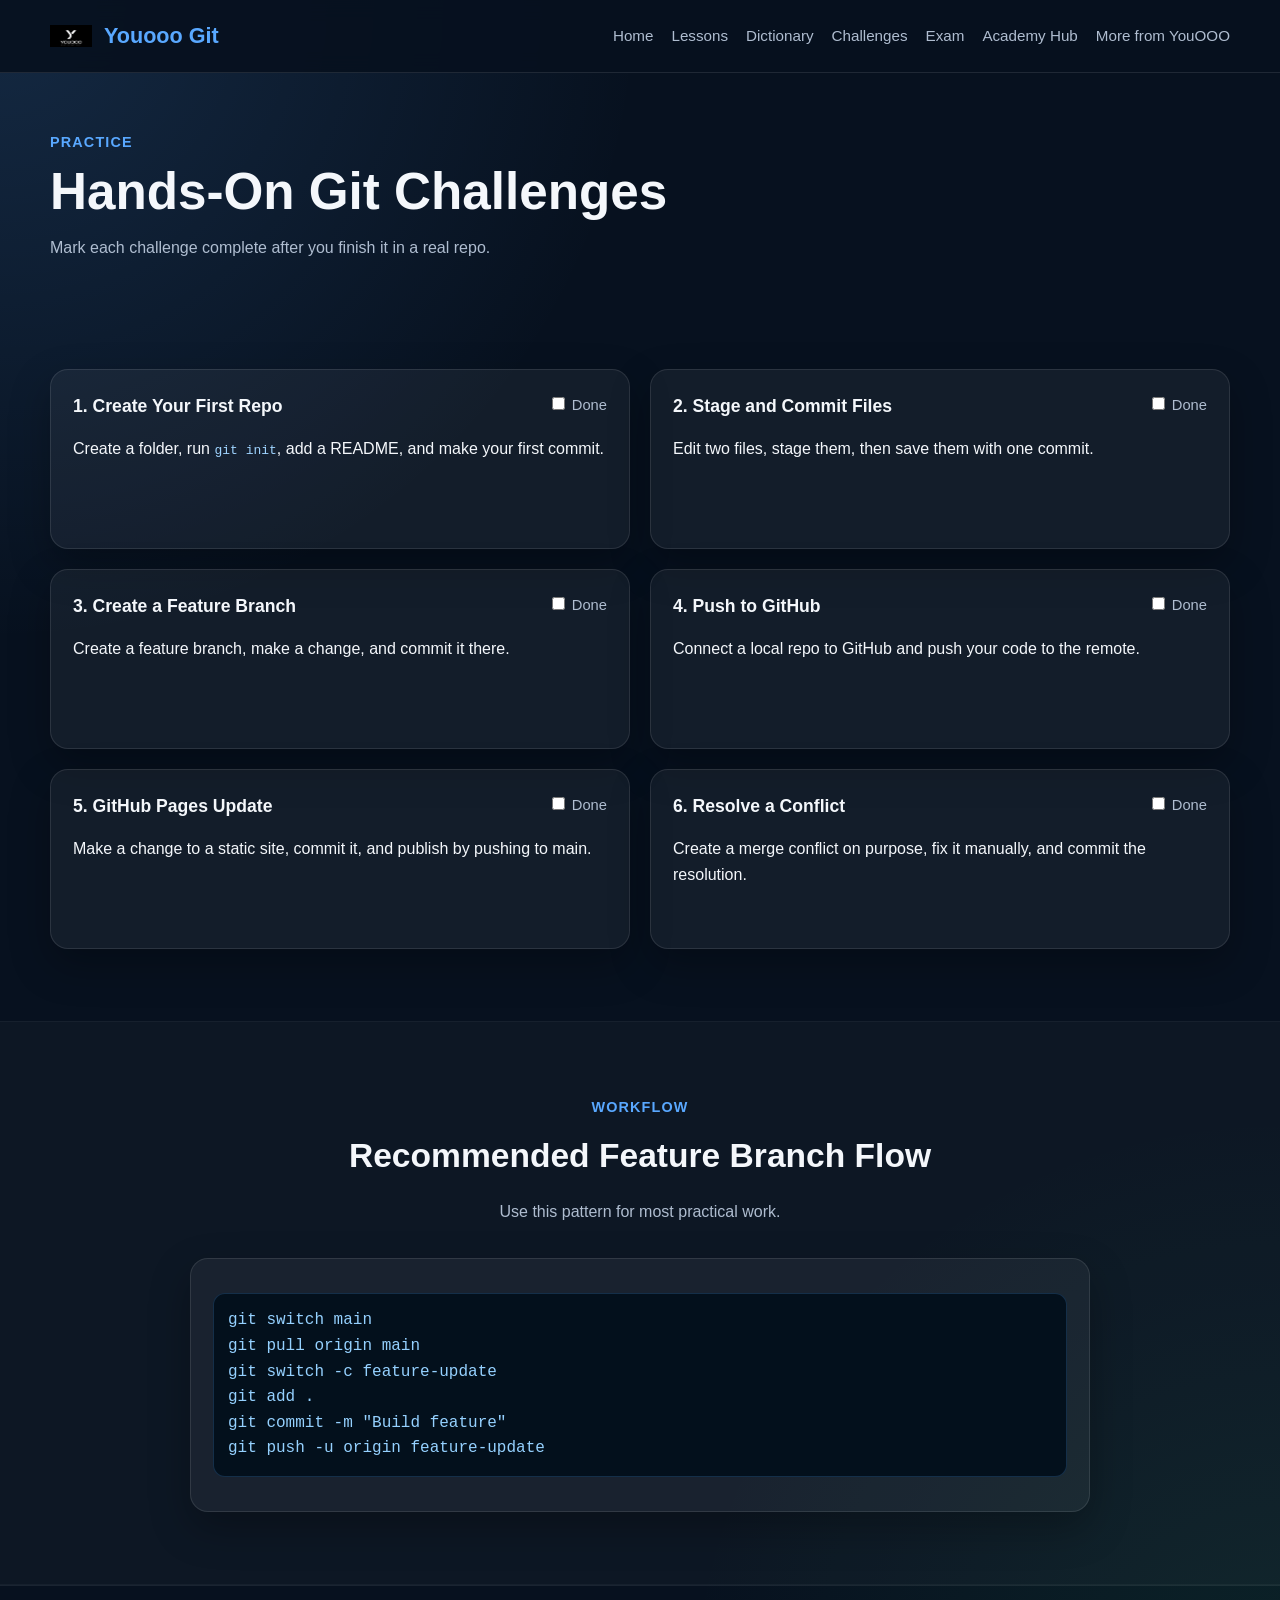
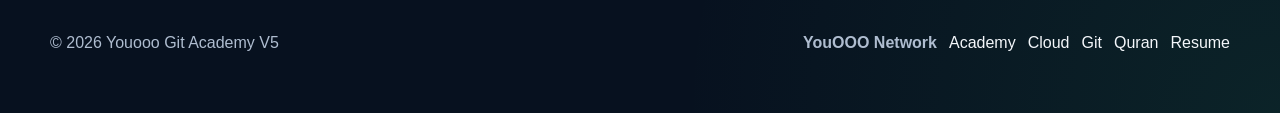
==== commit 8394be52: "Add YouOOO branding to git academy" ====
--- a/challenges.html
+++ b/challenges.html
@@ -5,12 +5,13 @@
   <meta name="viewport" content="width=device-width, initial-scale=1.0" />
   <title>Youooo Git Challenges V5</title>
   <meta name="description" content="Git practice challenges." />
+  <link rel="icon" href="youooo_logo.png" type="image/png" />
   <link rel="stylesheet" href="style.css" />
 </head>
 <body data-page="challenges">
   <header class="site-header">
     <div class="container header-wrap">
-      <a href="index.html" class="brand">Youooo Git</a>
+      <a href="index.html" class="brand"><img src="youooo_logo.png" alt="YouOOO" class="brand-logo-image" /><span>Youooo Git</span></a>
 
       <button id="menuToggle" class="menu-toggle" aria-label="Open menu">☰</button>
 
@@ -20,6 +21,8 @@
         <a href="dictionary.html">Dictionary</a>
         <a href="challenges.html">Challenges</a>
         <a href="exam.html">Exam</a>
+        <a href="https://academy.youooo.com" target="_blank" rel="noopener">Academy Hub</a>
+        <a href="https://youooo.com" target="_blank" rel="noopener">More from YouOOO</a>
       </nav>
     </div>
   </header>
@@ -108,6 +111,14 @@
   <footer class="site-footer">
     <div class="container">
       <p>© 2026 Youooo Git Academy V5</p>
+      <div class="network-footer-links">
+        <span class="network-footer-label">YouOOO Network</span>
+        <a href="https://academy.youooo.com" target="_blank" rel="noopener">Academy</a>
+        <a href="https://cloud.youooo.com" target="_blank" rel="noopener">Cloud</a>
+        <a href="https://git.youooo.com" target="_blank" rel="noopener">Git</a>
+        <a href="https://quran.youooo.com" target="_blank" rel="noopener">Quran</a>
+        <a href="https://resume.youooo.com" target="_blank" rel="noopener">Resume</a>
+      </div>
     </div>
   </footer>
 
--- a/style.css
+++ b/style.css
@@ -9,6 +9,7 @@
   --primary-2: #84c5ff;
   --success: #33c47a;
   --warning: #ffbb55;
+  --danger: #ff7272;
   --shadow: 0 16px 40px rgba(0, 0, 0, 0.28);
   --radius: 18px;
 }
@@ -67,6 +68,15 @@
   font-size: 1.35rem;
   font-weight: 800;
   color: var(--primary);
+  display: flex;
+  align-items: center;
+  gap: 12px;
+}
+
+.brand-logo-image {
+  width: 42px;
+  height: 42px;
+  object-fit: contain;
 }
 
 .main-nav {
@@ -146,6 +156,9 @@
   cursor: pointer;
   font-weight: 700;
   transition: 0.2s ease;
+  display: inline-flex;
+  align-items: center;
+  justify-content: center;
 }
 
 .btn-primary {
@@ -251,10 +264,6 @@
   font-size: 2.1rem;
 }
 
-.extra-top {
-  margin-top: 40px;
-}
-
 .card,
 .progress-card,
 .lock-box {
@@ -263,6 +272,10 @@
   border-radius: var(--radius);
   padding: 22px;
   box-shadow: var(--shadow);
+}
+
+.center-box {
+  text-align: center;
 }
 
 .progress-top {
@@ -301,23 +314,20 @@
 }
 
 .roadmap-grid,
-.lesson-grid,
-.practice-grid,
-.badges-grid {
+.badges-grid,
+.practice-grid {
   display: grid;
   gap: 20px;
 }
 
-.roadmap-grid,
+.roadmap-grid {
+  grid-template-columns: repeat(3, 1fr);
+}
+
 .badges-grid {
   grid-template-columns: repeat(4, 1fr);
 }
 
-.roadmap-grid {
-  grid-template-columns: repeat(3, 1fr);
-}
-
-.lesson-grid,
 .practice-grid {
   grid-template-columns: repeat(2, 1fr);
 }
@@ -376,36 +386,46 @@
   color: #93f3c4;
 }
 
-.tab-buttons {
-  display: flex;
-  justify-content: center;
-  gap: 12px;
-  flex-wrap: wrap;
-  margin-bottom: 26px;
-}
-
-.tab-btn {
-  background: var(--panel);
-  color: var(--text);
-  border: 1px solid var(--border);
-  padding: 11px 18px;
+.lessons-layout {
+  display: grid;
+  grid-template-columns: 320px 1fr;
+  gap: 22px;
+  align-items: start;
+}
+
+.lessons-sidebar h3 {
+  margin-top: 0;
+}
+
+.side-link {
+  width: 100%;
+  text-align: left;
+  background: transparent;
+  color: var(--muted);
+  border: 1px solid var(--border);
   border-radius: 12px;
+  padding: 12px 14px;
+  margin-bottom: 10px;
   cursor: pointer;
-  font-weight: 700;
-}
-
-.tab-btn.active {
-  background: var(--primary);
-  color: #07111f;
-  border-color: transparent;
-}
-
-.tab-panel {
+}
+
+.side-link:hover,
+.side-link.active {
+  color: #fff;
+  background: rgba(89,168,255,0.12);
+  border-color: rgba(89,168,255,0.28);
+}
+
+.lesson-block {
   display: none;
 }
 
-.tab-panel.active {
+.lesson-block.active {
   display: block;
+}
+
+.lesson-block.locked-lesson.is-locked {
+  opacity: 0.45;
 }
 
 .lesson-head {
@@ -439,44 +459,129 @@
   white-space: pre-wrap;
 }
 
+.dictionary-layout {
+  display: grid;
+  grid-template-columns: 340px 1fr;
+  gap: 20px;
+}
+
+.dictionary-left {
+  display: grid;
+  gap: 14px;
+  align-content: start;
+}
+
+.search-input {
+  width: 100%;
+  padding: 13px 14px;
+  border-radius: 12px;
+  border: 1px solid var(--border);
+  background: #0d1a2b;
+  color: var(--text);
+  outline: none;
+}
+
+.command-list {
+  display: grid;
+  gap: 10px;
+  max-height: 460px;
+  overflow-y: auto;
+}
+
+.command-btn {
+  text-align: left;
+  background: var(--panel);
+  color: var(--text);
+  border: 1px solid var(--border);
+  border-radius: 12px;
+  padding: 12px 14px;
+  cursor: pointer;
+}
+
+.command-btn:hover,
+.command-btn.active {
+  background: rgba(89,168,255,0.14);
+  border-color: rgba(89,168,255,0.32);
+}
+
+.code-viewer {
+  min-height: 330px;
+  background: #03101c;
+  border: 1px solid rgba(89,168,255,0.16);
+  border-radius: 14px;
+  padding: 18px;
+  color: #d7efff;
+  font-family: "Courier New", monospace;
+  white-space: pre-wrap;
+}
+
+.challenge-card {
+  min-height: 180px;
+}
+
 .code-panel {
   max-width: 900px;
   margin: 0 auto;
 }
 
-.workflow-box {
-  display: flex;
+.exam-box {
+  max-width: 900px;
+  margin: 0 auto;
+}
+
+.question {
+  padding-bottom: 18px;
+  margin-bottom: 20px;
+  border-bottom: 1px solid rgba(255,255,255,0.08);
+}
+
+.question:last-of-type {
+  border-bottom: 0;
+}
+
+.question p {
+  margin-top: 0;
+  margin-bottom: 10px;
+  font-weight: 700;
+}
+
+.answer-btn {
+  display: inline-block;
+  margin: 6px 8px 0 0;
+  padding: 10px 14px;
+  background: #122236;
+  color: var(--text);
+  border: 1px solid var(--border);
+  border-radius: 10px;
+  cursor: pointer;
+}
+
+.answer-btn.selected {
+  outline: 2px solid var(--primary);
+}
+
+.exam-actions {
+  display: flex;
+  gap: 12px;
   flex-wrap: wrap;
-  gap: 10px;
-  align-items: center;
-  justify-content: center;
-  margin-bottom: 28px;
-}
-
-.flow-step,
-.flow-arrow {
-  padding: 10px 14px;
-  border-radius: 12px;
-}
-
-.flow-step {
-  background: var(--panel);
-  border: 1px solid var(--border);
+  margin-top: 14px;
+}
+
+.exam-result {
+  margin-top: 18px;
+  font-size: 1.05rem;
   font-weight: 700;
-}
-
-.flow-arrow {
-  color: var(--primary);
-  font-weight: 900;
-}
-
-.lock-box {
-  text-align: center;
-  margin-bottom: 20px;
-}
-
-.lock-box.hidden {
-  display: none;
+  color: #aad4ff;
+}
+
+.exam-breakdown {
+  margin-top: 10px;
+  color: var(--muted);
+  white-space: pre-line;
+}
+
+.hidden {
+  display: none !important;
 }
 
 .locked-content.locked {
@@ -552,8 +657,35 @@
 .site-footer {
   padding: 28px 0 42px;
   border-top: 1px solid rgba(255,255,255,0.08);
-  text-align: center;
-  color: var(--muted);
+  color: var(--muted);
+}
+
+.site-footer .container {
+  display: flex;
+  gap: 14px;
+  justify-content: space-between;
+  align-items: center;
+  flex-wrap: wrap;
+}
+
+.network-footer-links {
+  display: flex;
+  gap: 12px;
+  flex-wrap: wrap;
+  align-items: center;
+}
+
+.network-footer-links a {
+  color: var(--text);
+}
+
+.network-footer-links a:hover {
+  color: var(--primary);
+}
+
+.network-footer-label {
+  color: var(--muted);
+  font-weight: 700;
 }
 
 @media (max-width: 1100px) {
@@ -565,8 +697,9 @@
 @media (max-width: 980px) {
   .hero-grid,
   .roadmap-grid,
-  .lesson-grid,
   .practice-grid,
+  .dictionary-layout,
+  .lessons-layout,
   .certificate-wrap {
     grid-template-columns: 1fr;
   }
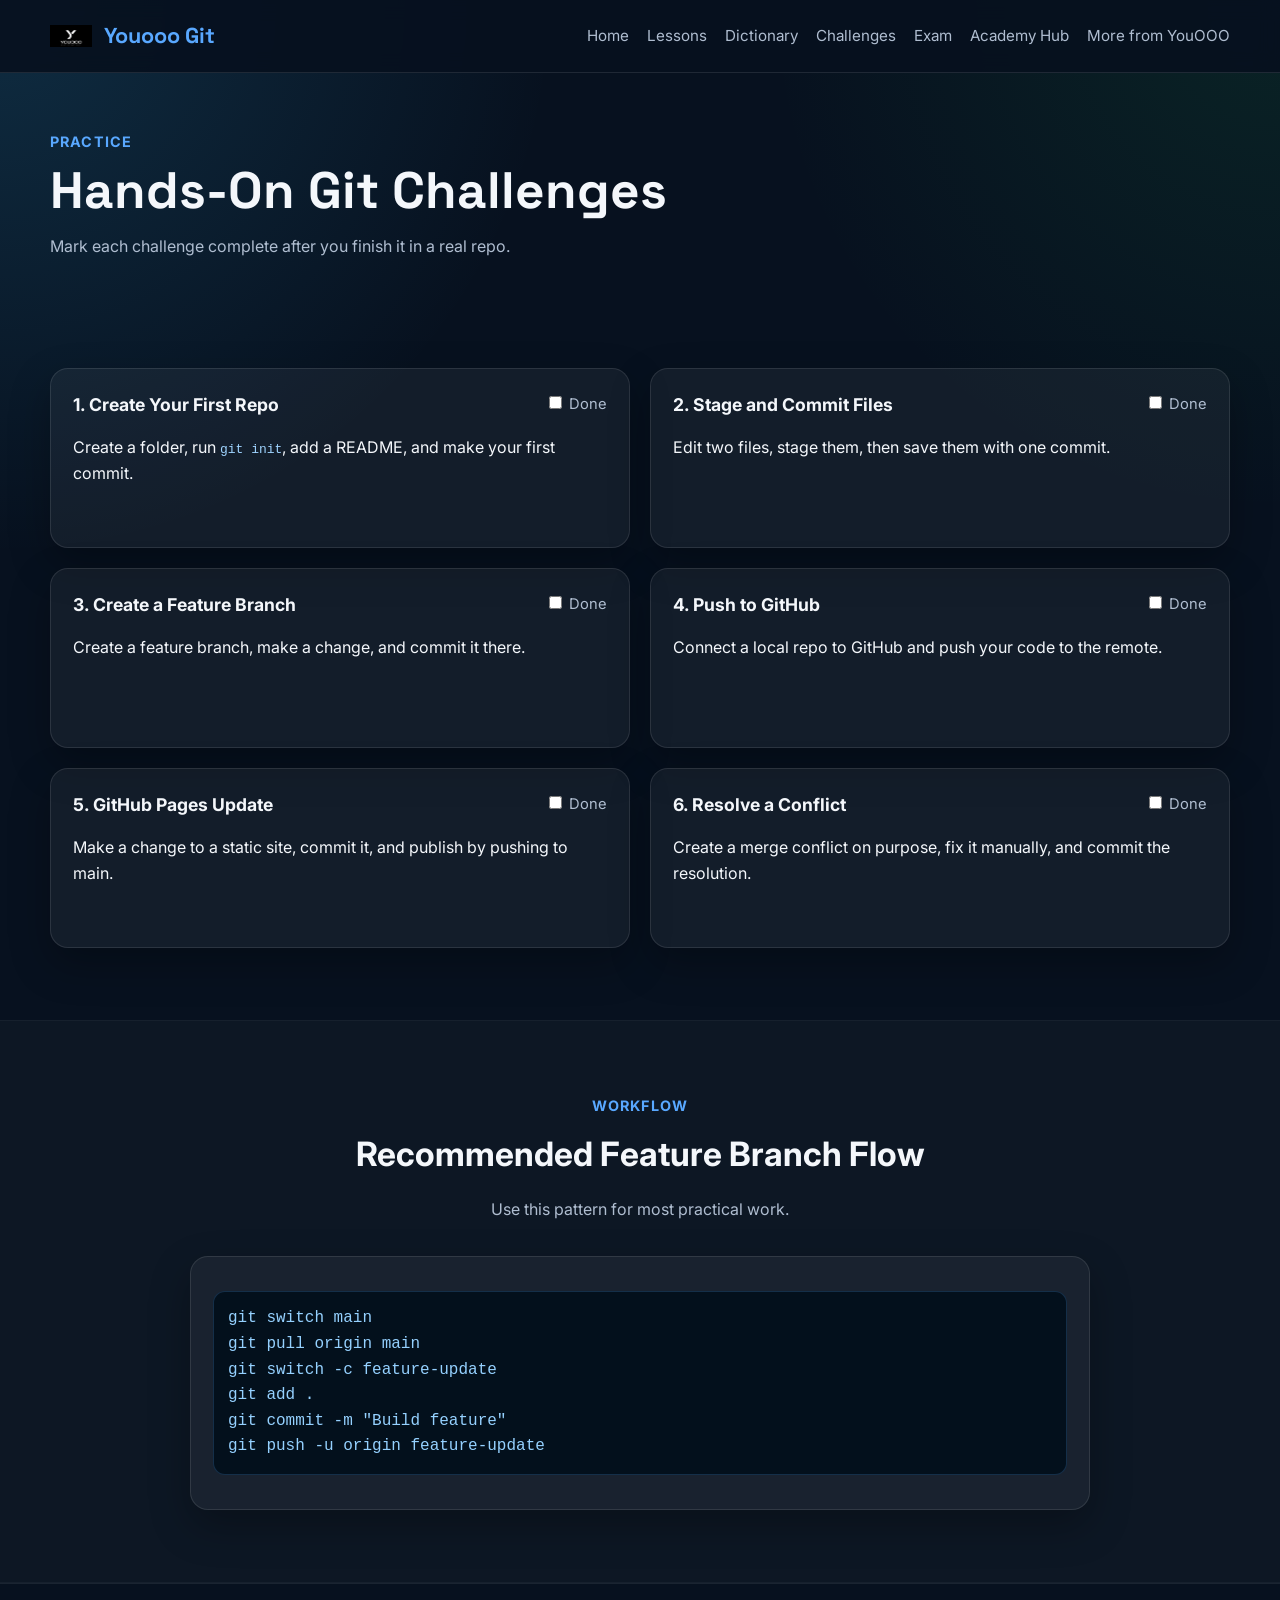
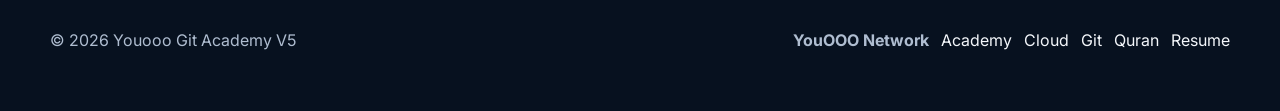
==== commit 9b0cb3f3: "Refine git academy design system" ====
--- a/challenges.html
+++ b/challenges.html
@@ -5,6 +5,9 @@
   <meta name="viewport" content="width=device-width, initial-scale=1.0" />
   <title>Youooo Git Challenges V5</title>
   <meta name="description" content="Git practice challenges." />
+  <link rel="preconnect" href="https://fonts.googleapis.com" />
+  <link rel="preconnect" href="https://fonts.gstatic.com" crossorigin />
+  <link href="https://fonts.googleapis.com/css2?family=Inter:wght@400;500;600;700;800&family=Space+Grotesk:wght@500;700&display=swap" rel="stylesheet" />
   <link rel="icon" href="youooo_logo.png" type="image/png" />
   <link rel="stylesheet" href="style.css" />
 </head>
--- a/style.css
+++ b/style.css
@@ -24,10 +24,10 @@
 
 body {
   margin: 0;
-  font-family: Arial, Helvetica, sans-serif;
+  font-family: "Inter", Arial, Helvetica, sans-serif;
   background:
-    radial-gradient(circle at top left, rgba(89,168,255,0.16), transparent 30%),
-    radial-gradient(circle at bottom right, rgba(51,196,122,0.10), transparent 28%),
+    radial-gradient(circle at top left, rgba(56,189,248,0.16), transparent 26%),
+    radial-gradient(circle at top right, rgba(34,197,94,0.10), transparent 24%),
     var(--bg);
   color: var(--text);
   line-height: 1.6;
@@ -71,6 +71,7 @@
   display: flex;
   align-items: center;
   gap: 12px;
+  font-family: "Space Grotesk", "Inter", sans-serif;
 }
 
 .brand-logo-image {
@@ -122,6 +123,7 @@
 .small-hero h1,
 .hero h1 {
   margin: 0 0 16px;
+  font-family: "Space Grotesk", "Inter", sans-serif;
   font-size: clamp(2.2rem, 4vw, 4rem);
   line-height: 1.08;
 }
@@ -147,6 +149,25 @@
   gap: 14px;
   flex-wrap: wrap;
   margin: 28px 0;
+}
+
+.track-banner {
+  display: flex;
+  gap: 12px;
+  flex-wrap: wrap;
+  margin-bottom: 24px;
+  color: var(--muted);
+}
+
+.track-banner span {
+  padding: 10px 14px;
+  border-radius: 999px;
+  background: var(--panel);
+  border: 1px solid var(--border);
+}
+
+.track-banner a {
+  color: var(--primary);
 }
 
 .btn {
